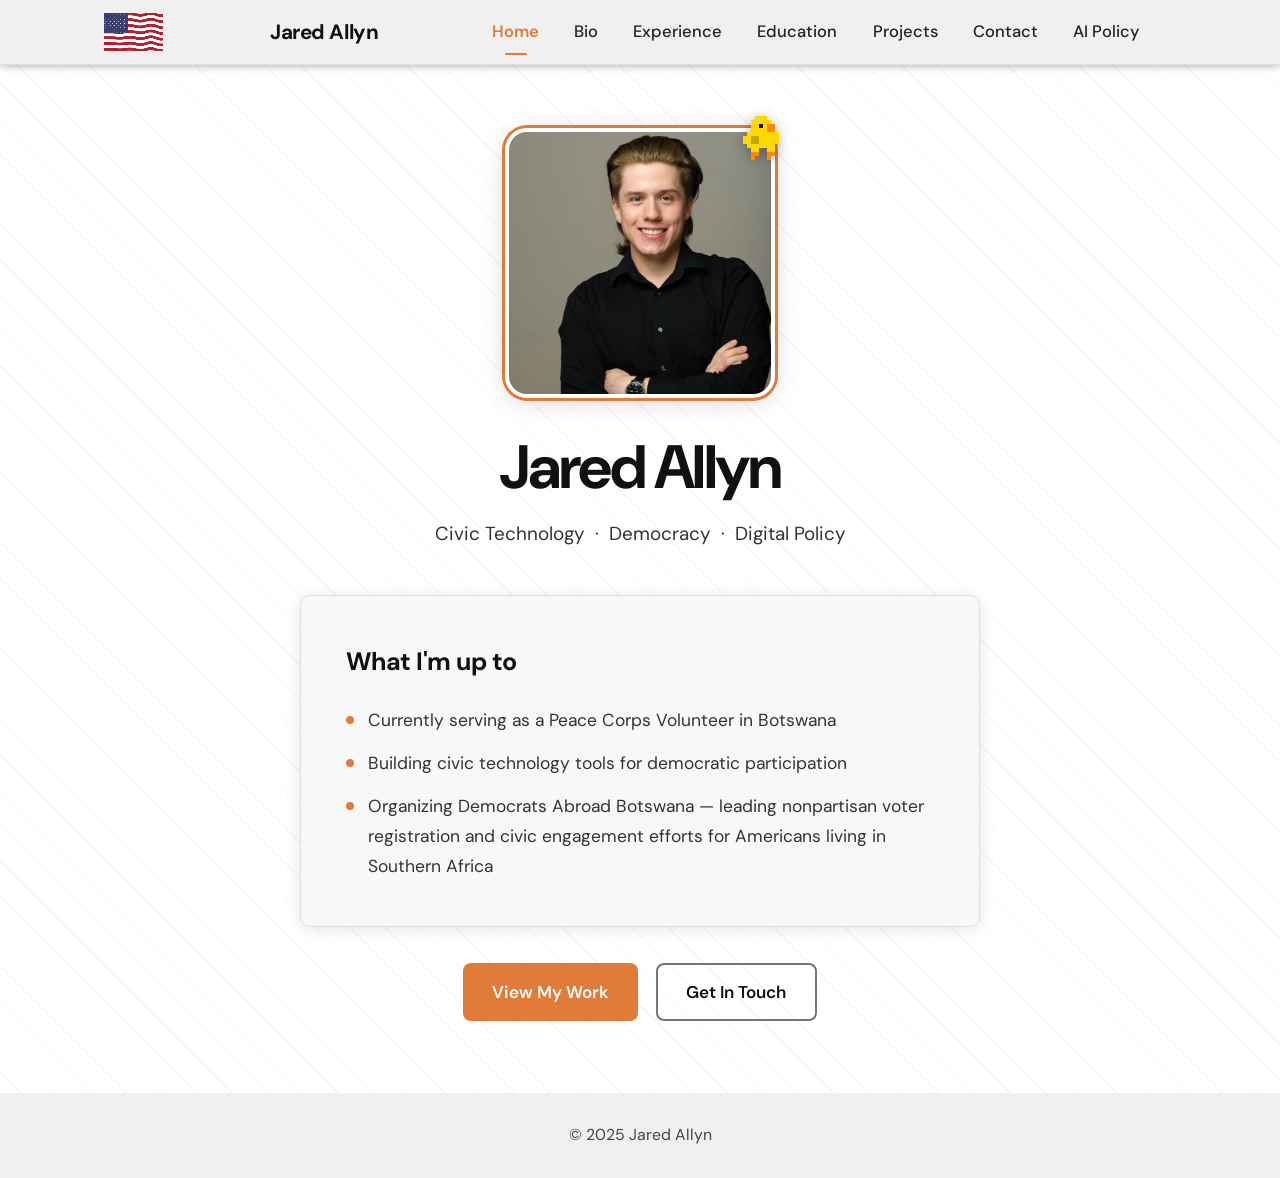
==== index.html @ 899ca899 "Add files via upload" ====
﻿<!DOCTYPE html>
<html lang="en">
<head>
  <meta charset="UTF-8" />
  <meta name="viewport" content="width=device-width, initial-scale=1.0" />
  <title>Jared Allyn — Civic Technologist & Policy Communicator</title>
  <link rel="stylesheet" href="styles/main.css" />
</head>
<body>

  <!-- ===== NAVBAR ===== -->
  <nav class="navbar" role="navigation" aria-label="Main navigation">
    <div class="navbar__inner">
      <canvas id="flagCanvas" width="240" height="156" style="height:38px;width:59px;flex-shrink:0;margin-right:0.5rem;"></canvas><a class="navbar__logo" href="index.html">Jared Allyn</a>
      <div class="navbar__links">
        <a href="index.html">Home</a>
        <a href="bio.html">Bio</a>
        <a href="experience.html">Experience</a>
        <a href="education.html">Education</a>
        <a href="projects.html">Projects</a>
        <a href="contact.html">Contact</a>
        <a href="ai-policy.html">AI Policy</a>
      </div>
      <button class="navbar__hamburger" aria-label="Open menu" aria-expanded="false">
        <span></span><span></span><span></span>
      </button>
    </div>
    <div class="navbar__mobile">
      <a href="index.html">Home</a>
      <a href="bio.html">Bio</a>
      <a href="experience.html">Experience</a>
      <a href="education.html">Education</a>
      <a href="projects.html">Projects</a>
      <a href="contact.html">Contact</a>
      <a href="ai-policy.html">AI Policy</a>
    </div>
  </nav>

  <!-- ===== HERO ===== -->
  <section class="hero">
    <div class="container">
      <div class="hero__photo-outer">
        <div class="hero__photo-wrap">
          <img id="headshot" src="images/headshot.jpg" alt="Jared Allyn"
               onerror="this.style.display='none'; this.nextElementSibling.style.display='flex';" />
          <div class="hero__photo-placeholder" style="display:none;">
            Add headshot.jpg to /images
          </div>
        </div>
        <div class="hero__duck-wrap">
          <canvas id="duckCanvas" class="hero__duckie"></canvas>
          <div class="hero__quack" id="quackBubble">Quack!</div>
        </div>
      </div>
      <h1 class="hero__name">Jared Allyn</h1>
      <p class="hero__subtitle">
        Civic Technology &nbsp;·&nbsp; Democracy &nbsp;·&nbsp; Digital Policy
      </p>

      <!-- ===== NOW CARD (inside hero) ===== -->
      <div class="now-card" style="margin: 2rem auto 2rem; text-align:left;">
        <div class="now-card__title">What I'm up to</div>
        <ul>
          <li>Currently serving as a Peace Corps Volunteer in Botswana</li>
          <li>Building civic technology tools for democratic participation</li>
          <li>Organizing Democrats Abroad Botswana — leading nonpartisan voter registration and civic engagement efforts for Americans living in Southern Africa</li>
        </ul>
      </div>

      <div class="hero__cta">
        <a href="projects.html" class="btn btn-primary">View My Work</a>
        <a href="contact.html" class="btn btn-outline">Get In Touch</a>
      </div>

    </div>
  </section>

  <!-- ===== FOOTER ===== -->
  <footer>
    <p>&copy; 2025 Jared Allyn</p>
  </footer>

  <script src="scripts/main.js"></script>
</body>
</html>
---- styles/main.css ----
/* =============================================
   JARED ALLYN — PERSONAL WEBSITE
   styles/main.css
   ============================================= */

@import url('https://fonts.googleapis.com/css2?family=DM+Sans:ital,opsz,wght@0,9..40,300;0,9..40,400;0,9..40,500;0,9..40,600;0,9..40,700;1,9..40,400&display=swap');

/* ---- Reset & Base ---- */
*, *::before, *::after {
  box-sizing: border-box;
  margin: 0;
  padding: 0;
}

:root {
  --white:       #FFFFFF;
  --gray-100:    #F0F0F0;
  --gray-200:    #E0E0E0;
  --gray-400:    #777777;
  --gray-600:    #444444;
  --gray-800:    #111111;
  --near-black:  #111111;
  --orange:      #E07B39;
  --orange-dark: #C4662A;
  --navy:        #2D5FBF;
  --navy-light:  #243659;
  --bg-base:     #FFFFFF;
  --bg-card:     #F8F8F8;
  --bg-nav:      #F0F0F0;
  --font:        'DM Sans', sans-serif;
  --radius:      10px;
  --shadow:      0 2px 16px rgba(0,0,0,0.10);
  --shadow-md:   0 4px 24px rgba(0,0,0,0.15);
  --transition:  0.2s ease;
  --max-width:   1100px;
}

html {
  scroll-behavior: smooth;
  font-size: 18px;
}

body {
  font-family: var(--font);
  background-color: #FFFFFF;
  background-image: repeating-linear-gradient(
    45deg,
    transparent,
    transparent 24px,
    rgba(0,0,0,0.045) 24px,
    rgba(0,0,0,0.045) 25px
  );
  color: var(--near-black);
  line-height: 1.7;
  font-size: 1.08rem;
  min-height: 100vh;
  display: flex;
  flex-direction: column;
}

img { display: block; max-width: 100%; }
a  { color: inherit; text-decoration: none; }
ul { list-style: none; }

/* ---- Bounce-click Animation ---- */
@keyframes bounceClick {
  0%   { transform: scale(1); }
  30%  { transform: scale(0.88); }
  60%  { transform: scale(1.08); }
  80%  { transform: scale(0.97); }
  100% { transform: scale(1); }
}

.bounce-click {
  animation: bounceClick 0.35s cubic-bezier(0.36, 0.07, 0.19, 0.97) both;
}

/* =============================================
   NAVBAR
   ============================================= */
.navbar {
  position: sticky;
  top: 0;
  z-index: 1000;
  background: var(--bg-nav);
  border-bottom: 1px solid var(--gray-200);
  box-shadow: 0 1px 8px rgba(0,0,0,0.3);
}

.navbar__inner {
  max-width: var(--max-width);
  margin: 0 auto;
  padding: 0 2rem 0 0.75rem;
  height: 64px;
  display: flex;
  align-items: center;
  justify-content: space-between;
}

.navbar__logo {
  font-size: 1.15rem;
  font-weight: 700;
  color: var(--near-black);
  letter-spacing: -0.02em;
  transition: color var(--transition);
}
.navbar__logo:hover { color: var(--orange); }

.navbar__links {
  display: flex;
  gap: 0.25rem;
}

.navbar__links a {
  font-size: 0.92rem;
  font-weight: 500;
  color: #222222;
  padding: 0.45rem 0.85rem;
  border-radius: 6px;
  transition: color var(--transition), background var(--transition), transform 0.2s cubic-bezier(0.34, 1.56, 0.64, 1);
  position: relative;
  display: inline-block;
}

.navbar__links a:hover {
  color: var(--orange);
  background: rgba(224,123,57,0.07);
  transform: scale(1.12);
}

.navbar__links a.active {
  color: var(--orange);
  font-weight: 600;
}

.navbar__links a.active::after {
  content: '';
  position: absolute;
  bottom: -1px;
  left: 50%;
  transform: translateX(-50%);
  width: 22px;
  height: 2.5px;
  background: var(--orange);
  border-radius: 2px;
}

/* Hamburger (mobile) */
.navbar__hamburger {
  display: none;
  flex-direction: column;
  gap: 5px;
  cursor: pointer;
  padding: 4px;
  background: none;
  border: none;
}
.navbar__hamburger span {
  display: block;
  width: 24px;
  height: 2px;
  background: #FFFFFF;
  border-radius: 2px;
  transition: all 0.25s ease;
}

/* Mobile nav drawer */
.navbar__mobile {
  display: none;
  flex-direction: column;
  background: var(--bg-nav);
  border-top: 1px solid var(--gray-200);
  padding: 1rem 2rem 1.25rem;
  gap: 0.25rem;
}
.navbar__mobile.open { display: flex; }
.navbar__mobile a {
  font-size: 0.95rem;
  font-weight: 500;
  color: #222222;
  padding: 0.5rem 0.75rem;
  border-radius: 6px;
  transition: color var(--transition), background var(--transition);
}
.navbar__mobile a:hover,
.navbar__mobile a.active {
  color: var(--orange);
  background: rgba(224,123,57,0.07);
}

/* =============================================
   LAYOUT HELPERS
   ============================================= */
.container {
  max-width: var(--max-width);
  margin: 0 auto;
  padding: 0 2rem;
}

.page-section {
  padding: 0.5rem 0 5rem;
}

.section-title {
  font-size: 2rem;
  font-weight: 700;
  color: var(--near-black);
  margin-bottom: 1.25rem;
  letter-spacing: -0.03em;
  position: relative;
  display: inline-block;
}

.section-title::after {
  content: '';
  display: block;
  width: 40px;
  height: 3.5px;
  background: var(--orange);
  border-radius: 2px;
  margin-top: 0.5rem;
}

/* =============================================
   BUTTONS
   ============================================= */
.btn {
  display: inline-flex;
  align-items: center;
  gap: 0.5rem;
  padding: 0.7rem 1.6rem;
  border-radius: 8px;
  font-family: var(--font);
  font-size: 0.95rem;
  font-weight: 600;
  cursor: pointer;
  border: none;
  transition: background var(--transition), color var(--transition), box-shadow var(--transition), transform var(--transition);
  text-decoration: none;
}

.btn-primary {
  background: var(--orange);
  color: var(--white);
}
.btn-primary:hover {
  background: var(--orange-dark);
  box-shadow: 0 4px 16px rgba(224,123,57,0.35);
}

.btn-outline {
  background: transparent;
  color: var(--gray-800);
  border: 2px solid var(--gray-400);
}
.btn-outline:hover {
  background: var(--gray-200);
  color: #111111;
  border-color: var(--gray-200);
}

.btn-ghost {
  background: var(--bg-card);
  color: var(--gray-800);
}
.btn-ghost:hover {
  background: var(--gray-200);
}

/* =============================================
   FOOTER
   ============================================= */
footer {
  margin-top: auto;
  background: var(--bg-nav);
  color: var(--gray-600);
  text-align: center;
  padding: 1.6rem 2rem;
  font-size: 0.88rem;
}
footer a {
  color: var(--orange);
  transition: opacity var(--transition);
}
footer a:hover { opacity: 0.8; }

/* =============================================
   HOME PAGE — index.html
   ============================================= */


.hero {
  background: transparent;
  padding: 3.5rem 0 4rem;
  text-align: center;
}

.hero__photo-outer {
  position: relative;
  display: inline-block;
  margin: 0 auto 2rem;
}

.hero__photo-wrap {
  position: relative;
  width: 270px;
  height: 270px;
  border-radius: 22px;
  overflow: hidden;
  border: 4px solid var(--white);
  box-shadow: 0 0 0 3px var(--orange), var(--shadow-md);
  background: var(--gray-200);
  cursor: pointer;
  transition: transform 0.3s cubic-bezier(0.34, 1.56, 0.64, 1), box-shadow 0.3s ease;
}

.hero__photo-wrap:hover {
  transform: scale(1.07);
  box-shadow: 0 0 0 3px var(--orange), 0 8px 32px rgba(0,0,0,0.55);
}

@keyframes duckieBob {
  0%, 100% { transform: translateY(0); }
  50%       { transform: translateY(-6px); }
}

@keyframes quackPop {
  0%   { transform: translateY(-50%) scale(0.5); opacity: 0; }
  60%  { transform: translateY(-50%) scale(1.1); opacity: 1; }
  100% { transform: translateY(-50%) scale(1);   opacity: 1; }
}

.hero__duck-wrap {
  position: absolute;
  top: 10px;
  right: -8px;
  transform: translateY(-50%);
  z-index: 10;
}

.hero__duckie {
  display: block;
  image-rendering: pixelated;
  image-rendering: crisp-edges;
  cursor: pointer;
  animation: duckieBob 2s ease-in-out infinite;
  filter: drop-shadow(0 2px 6px rgba(0,0,0,0.28));
}

.hero__quack {
  position: absolute;
  top: 50%;
  left: calc(100% + 8px);
  transform: translateY(-50%) scale(0);
  transform-origin: left center;
  background: #fff;
  border: 2px solid var(--near-black);
  border-radius: 12px;
  padding: 0.3rem 0.75rem;
  font-size: 0.85rem;
  font-weight: 700;
  color: var(--near-black);
  white-space: nowrap;
  pointer-events: none;
  opacity: 0;
  z-index: 20;
  box-shadow: 0 2px 8px rgba(0,0,0,0.15);
}

/* tail pointing left toward the duck */
.hero__quack::after {
  content: '';
  position: absolute;
  top: 50%;
  left: -8px;
  transform: translateY(-50%);
  border-top: 6px solid transparent;
  border-bottom: 6px solid transparent;
  border-right: 8px solid var(--near-black);
}
.hero__quack::before {
  content: '';
  position: absolute;
  top: 50%;
  left: -5px;
  transform: translateY(-50%);
  border-top: 5px solid transparent;
  border-bottom: 5px solid transparent;
  border-right: 7px solid #fff;
  z-index: 1;
}

.hero__quack.show {
  animation: quackPop 0.28s cubic-bezier(0.34,1.56,0.64,1) forwards;
}

.hero__photo-wrap img {
  width: 100%;
  height: 100%;
  object-fit: cover;
}

.hero__photo-placeholder {
  width: 100%;
  height: 100%;
  display: flex;
  align-items: center;
  justify-content: center;
  background: var(--gray-200);
  color: var(--gray-400);
  font-size: 0.75rem;
  text-align: center;
  padding: 0.5rem;
}

.hero__name {
  font-size: clamp(2.2rem, 5vw, 3.4rem);
  font-weight: 700;
  color: var(--near-black);
  letter-spacing: -0.04em;
  line-height: 1.1;
  margin-bottom: 1rem;
}

.hero__subtitle {
  font-size: 1.05rem;
  color: #333333;
  max-width: 560px;
  margin: 0 auto 2.5rem;
  font-weight: 400;
  line-height: 1.6;
}

.hero__cta {
  display: flex;
  gap: 1rem;
  justify-content: center;
  flex-wrap: wrap;
}

/* Now Card */
.now-section {
  padding: 4rem 0 5rem;
}

.now-card {
  background: var(--bg-card);
  border: 1px solid var(--gray-200);
  border-radius: var(--radius);
  box-shadow: var(--shadow);
  padding: 2.5rem 2.5rem;
  max-width: 680px;
  margin: 0 auto;
}

.now-card__label {
  font-size: 0.78rem;
  font-weight: 700;
  letter-spacing: 0.1em;
  text-transform: uppercase;
  color: var(--orange);
  margin-bottom: 1.25rem;
}

.now-card__title {
  font-size: 1.4rem;
  font-weight: 700;
  color: var(--near-black);
  margin-bottom: 1.25rem;
  letter-spacing: -0.02em;
}

.now-card ul {
  display: flex;
  flex-direction: column;
  gap: 0.75rem;
}

.now-card li {
  display: flex;
  align-items: flex-start;
  gap: 0.75rem;
  color: #333333;
  font-size: 0.97rem;
}

.now-card li::before {
  content: '';
  flex-shrink: 0;
  width: 8px;
  height: 8px;
  border-radius: 50%;
  background: var(--orange);
  margin-top: 0.55rem;
}

/* =============================================
   BIO PAGE — bio.html
   ============================================= */
.bio-grid {
  display: grid;
  grid-template-columns: 240px 1fr;
  gap: 4rem;
  align-items: start;
}

.bio-photo-wrap {
  width: 100%;
  aspect-ratio: 1;
  border-radius: var(--radius);
  overflow: hidden;
  border: 3px solid var(--gray-200);
  box-shadow: var(--shadow);
  background: var(--gray-200);
  position: sticky;
  top: 88px;
}

.bio-photo-wrap img {
  width: 100%;
  height: 100%;
  object-fit: cover;
}

.bio-photo-placeholder {
  width: 100%;
  height: 100%;
  display: flex;
  align-items: center;
  justify-content: center;
  color: var(--gray-400);
  font-size: 0.8rem;
  text-align: center;
  padding: 1rem;
}

.bio-content h2 {
  font-size: 1.15rem;
  font-weight: 700;
  color: var(--orange);
  margin: 2rem 0 0.5rem;
  letter-spacing: 0.04em;
  text-transform: uppercase;
  font-size: 0.82rem;
}

.bio-content h2:first-child { margin-top: 0; }

.bio-content p {
  color: #333333;
  font-size: 0.97rem;
  margin-bottom: 0.5rem;
  line-height: 1.75;
}

/* =============================================
   VERTICAL TIMELINE — zigzag bubbles
   ============================================= */
.vtimeline {
  position: relative;
  padding: 0.75rem 0 3rem;
}

/* Center vertical line */
.vtimeline::before {
  content: '';
  position: absolute;
  left: 50%;
  transform: translateX(-50%);
  top: 0;
  bottom: 0;
  width: 2px;
  background: linear-gradient(to bottom, var(--orange) 0%, rgba(224,123,57,0.12) 100%);
  border-radius: 2px;
}

/* NOW pill centered on line */
.vtimeline__now {
  position: absolute;
  left: 50%;
  transform: translateX(-50%);
  top: -0.8rem;
  background: var(--orange);
  color: #fff;
  font-size: 0.65rem;
  font-weight: 700;
  letter-spacing: 0.1em;
  text-transform: uppercase;
  padding: 0.22rem 0.65rem;
  border-radius: 100px;
  white-space: nowrap;
  z-index: 3;
}

/* Hover hint */
.vtimeline-hint {
  text-align: center;
  font-size: 0.8rem;
  color: var(--gray-400);
  font-style: italic;
  margin-bottom: 1rem;
  letter-spacing: 0.01em;
}

/* Each entry — min-height matches bubble diameter */
.vtimeline-entry {
  position: relative;
  min-height: 250px;
  display: flex;
  align-items: center;
  margin-bottom: 0.5rem;
}

/* Dot on center line */
.vtimeline-entry::before {
  content: '';
  position: absolute;
  left: 50%;
  top: 50%;
  transform: translate(-50%, -50%);
  width: 14px;
  height: 14px;
  border-radius: 50%;
  background: var(--orange);
  border: 3px solid #fff;
  box-shadow: 0 0 0 2px var(--orange);
  z-index: 2;
}

/* LEFT: bubble on left, tooltip appears on right */
.vtimeline-entry--left .vtimeline-card {
  position: absolute;
  right: calc(50% + 26px);
}
.vtimeline-entry--left .vtimeline-tooltip {
  position: absolute;
  left: calc(50% + 26px);
  max-width: 280px;
  transform: translateX(-10px);
}

/* RIGHT: bubble on right, tooltip appears on left */
.vtimeline-entry--right .vtimeline-card {
  position: absolute;
  left: calc(50% + 26px);
}
.vtimeline-entry--right .vtimeline-tooltip {
  position: absolute;
  right: calc(50% + 26px);
  max-width: 280px;
  text-align: right;
  transform: translateX(10px);
}

/* ---- Bubble circle ---- */
.vtimeline-card {
  width: 230px;
  height: 230px;
  border-radius: 50%;
  display: flex;
  flex-direction: column;
  align-items: center;
  justify-content: center;
  text-align: center;
  padding: 1.4rem;
  overflow: hidden;
  background: radial-gradient(circle at 38% 30%, rgba(255,255,255,0.98) 0%, rgba(230,241,255,0.88) 100%);
  border: 2px solid rgba(224,123,57,0.25);
  box-shadow:
    0 6px 28px rgba(0,0,0,0.09),
    inset 0 3px 8px rgba(255,255,255,0.9),
    inset 0 -2px 5px rgba(0,0,0,0.04);
  transition: box-shadow 0.25s ease, transform 0.25s ease, border-color 0.25s ease;
  flex-shrink: 0;
  cursor: default;
  z-index: 1;
}

.vtimeline-entry:hover .vtimeline-card {
  box-shadow:
    0 12px 40px rgba(224,123,57,0.28),
    inset 0 3px 8px rgba(255,255,255,0.9);
  border-color: rgba(224,123,57,0.6);
  transform: scale(1.07);
}

.vtimeline-card__header {
  display: flex;
  flex-direction: column;
  align-items: center;
}

.vtimeline-card__logo {
  width: 42px;
  height: 42px;
  border-radius: 50%;
  background: #fff;
  border: 1.5px solid rgba(0,0,0,0.08);
  overflow: hidden;
  display: flex;
  align-items: center;
  justify-content: center;
  box-shadow: 0 2px 6px rgba(0,0,0,0.1);
  margin-bottom: 0.5rem;
  flex-shrink: 0;
}

.vtimeline-card__logo img {
  width: 100%;
  height: 100%;
  object-fit: contain;
  padding: 6px;
}

.vtimeline-card__title {
  font-size: 0.85rem;
  font-weight: 700;
  color: var(--near-black);
  line-height: 1.3;
  margin-bottom: 0.2rem;
}

.vtimeline-card__org {
  font-size: 0.78rem;
  color: var(--orange);
  font-weight: 600;
  line-height: 1.3;
}

.vtimeline-card__date {
  font-size: 0.72rem;
  color: var(--gray-400);
  margin-top: 0.25rem;
  line-height: 1.3;
}

/* hide old elements not used in circles */
.vtimeline-card__bullets,
.vtimeline-card__location,
.vtimeline-date { display: none; }

/* ---- Hover tooltip ---- */
.vtimeline-tooltip {
  opacity: 0;
  pointer-events: none;
  transition: opacity 0.22s ease, transform 0.22s ease;
}

.vtimeline-entry:hover .vtimeline-tooltip {
  opacity: 1;
  pointer-events: auto;
  transform: translateX(0) !important;
}

.vtimeline-tooltip__list {
  list-style: none;
  padding: 0;
  margin: 0;
  display: flex;
  flex-direction: column;
  gap: 0.55rem;
}

.vtimeline-tooltip__list li {
  font-size: 0.8rem;
  color: var(--gray-800);
  line-height: 1.55;
  padding-left: 1rem;
  position: relative;
}

.vtimeline-tooltip__list li::before {
  content: '●';
  color: var(--orange);
  font-size: 0.5rem;
  position: absolute;
  left: 0;
  top: 0.3rem;
}

/* Right-side tooltip: flip bullet to right */
.vtimeline-entry--right .vtimeline-tooltip__list li {
  padding-left: 0;
  padding-right: 1rem;
}
.vtimeline-entry--right .vtimeline-tooltip__list li::before {
  left: auto;
  right: 0;
}

/* Mobile — stack everything */
@media (max-width: 700px) {
  .vtimeline::before { left: 10px; transform: none; }
  .vtimeline__now { left: 0; transform: none; }

  .vtimeline-entry {
    flex-direction: column;
    align-items: flex-start;
    padding-left: 36px;
    min-height: auto;
    margin-bottom: 1.5rem;
  }
  .vtimeline-entry::before {
    left: 3px;
    top: 115px;
    transform: translateY(-50%);
  }
  .vtimeline-entry--left .vtimeline-card,
  .vtimeline-entry--right .vtimeline-card {
    position: static;
    margin-bottom: 0.75rem;
  }
  .vtimeline-entry--left .vtimeline-tooltip,
  .vtimeline-entry--right .vtimeline-tooltip {
    position: static;
    opacity: 1;
    transform: none !important;
    pointer-events: auto;
    text-align: left;
    max-width: 100%;
  }
  .vtimeline-entry--right .vtimeline-tooltip__list li {
    padding-left: 1rem;
    padding-right: 0;
  }
  .vtimeline-entry--right .vtimeline-tooltip__list li::before {
    left: 0; right: auto;
  }
}

/* =============================================
   CERTIFICATIONS LIST
   ============================================= */
.cert-list {
  display: flex;
  flex-direction: column;
  gap: 0.75rem;
}

.cert-item {
  display: flex;
  align-items: center;
  gap: 1rem;
  padding: 0.85rem 1.25rem;
  background: linear-gradient(145deg, #ffffff, #f7f9ff);
  border: 1.5px solid rgba(0,0,0,0.07);
  border-radius: 14px;
  box-shadow: 0 2px 8px rgba(0,0,0,0.05);
}

.cert-logo {
  width: 32px;
  height: 32px;
  border-radius: 8px;
  overflow: hidden;
  flex-shrink: 0;
  background: #fff;
  border: 1px solid var(--gray-200);
  display: flex;
  align-items: center;
  justify-content: center;
}

.cert-logo img {
  width: 100%;
  height: 100%;
  object-fit: contain;
  padding: 3px;
}

.cert-title {
  font-size: 0.92rem;
  font-weight: 600;
  color: var(--near-black);
}

.cert-org {
  font-size: 0.78rem;
  color: var(--gray-400);
  margin-top: 0.1rem;
}

/* =============================================
   PROJECTS PAGE — projects.html
   ============================================= */
.projects-grid {
  display: grid;
  grid-template-columns: repeat(2, 1fr);
  gap: 1.75rem;
}

.project-card {
  background: var(--bg-card);
  border: 1px solid var(--gray-200);
  border-radius: var(--radius);
  box-shadow: var(--shadow);
  padding: 2rem;
  display: flex;
  flex-direction: column;
  gap: 1rem;
  transition: box-shadow var(--transition), transform var(--transition);
}

.project-card:hover {
  box-shadow: var(--shadow-md);
  transform: translateY(-2px);
}

.project-card__title {
  font-size: 1.1rem;
  font-weight: 700;
  color: var(--near-black);
  letter-spacing: -0.01em;
}

.project-card__desc {
  font-size: 0.93rem;
  color: #333333;
  line-height: 1.65;
  flex: 1;
}

.project-card__tags {
  display: flex;
  flex-wrap: wrap;
  gap: 0.4rem;
}

.tag {
  font-size: 0.75rem;
  font-weight: 600;
  padding: 0.25rem 0.65rem;
  border-radius: 100px;
  background: rgba(224,123,57,0.1);
  color: var(--orange-dark);
  letter-spacing: 0.02em;
}

.tag.navy {
  background: rgba(27,42,74,0.1);
  color: var(--navy);
}

.project-card__footer {
  margin-top: 0.25rem;
}

/* =============================================
   CONTACT PAGE — contact.html
   ============================================= */
.contact-section {
  max-width: 560px;
  margin: 0 auto;
  text-align: center;
}

.contact-intro {
  font-size: 1.05rem;
  color: #333333;
  margin-bottom: 3rem;
  line-height: 1.7;
}

.contact-links {
  display: flex;
  flex-direction: column;
  gap: 1rem;
}

.contact-link-item {
  display: flex;
  align-items: center;
  gap: 1rem;
  background: var(--bg-card);
  border: 1px solid var(--gray-200);
  border-radius: var(--radius);
  padding: 1.1rem 1.5rem;
  font-weight: 600;
  color: var(--near-black);
  transition: background var(--transition), border-color var(--transition), box-shadow var(--transition);
  text-align: left;
}

.contact-link-item:hover {
  background: var(--gray-100);
  border-color: var(--orange);
  box-shadow: 0 2px 12px rgba(224,123,57,0.15);
  color: var(--orange);
}

.contact-link-icon {
  width: 40px;
  height: 40px;
  border-radius: 8px;
  display: flex;
  align-items: center;
  justify-content: center;
  flex-shrink: 0;
  font-size: 1.15rem;
}

.contact-link-icon.email   { background: rgba(224,123,57,0.12); }
.contact-link-icon.linkedin { background: rgba(0,119,181,0.12); }
.contact-link-icon.github  { background: rgba(36,41,47,0.08); }
.contact-link-icon.youtube { background: rgba(255,0,0,0.08); }

.contact-link-label {
  flex: 1;
}

.contact-link-label span {
  display: block;
  font-size: 0.78rem;
  font-weight: 400;
  color: var(--gray-400);
  margin-top: 0.1rem;
}

/* =============================================
   RESPONSIVE
   ============================================= */
@media (max-width: 768px) {
  .navbar__links { display: none; }
  .navbar__hamburger { display: flex; }

  .hero { padding: 4rem 0 3.5rem; }
  .hero__photo-wrap { width: 220px; height: 220px; border-radius: 18px; }

  .bio-grid {
    grid-template-columns: 1fr;
  }
  .bio-photo-wrap {
    width: 180px;
    position: static;
    border-radius: 50%;
    margin: 0 auto;
  }

  .projects-grid { grid-template-columns: 1fr; }

  .page-section { padding: 3.5rem 0; }

  .container { padding: 0 1.25rem; }

  .now-card { padding: 1.75rem; }

  .timeline-entry { gap: 1rem; }
  .timeline-logo { width: 40px; height: 40px; }
}

@media (max-width: 480px) {
  .hero__cta { flex-direction: column; align-items: center; }
  .hero__cta .btn { width: 100%; justify-content: center; max-width: 280px; }
  .contact-link-item { padding: 0.9rem 1.1rem; }
}
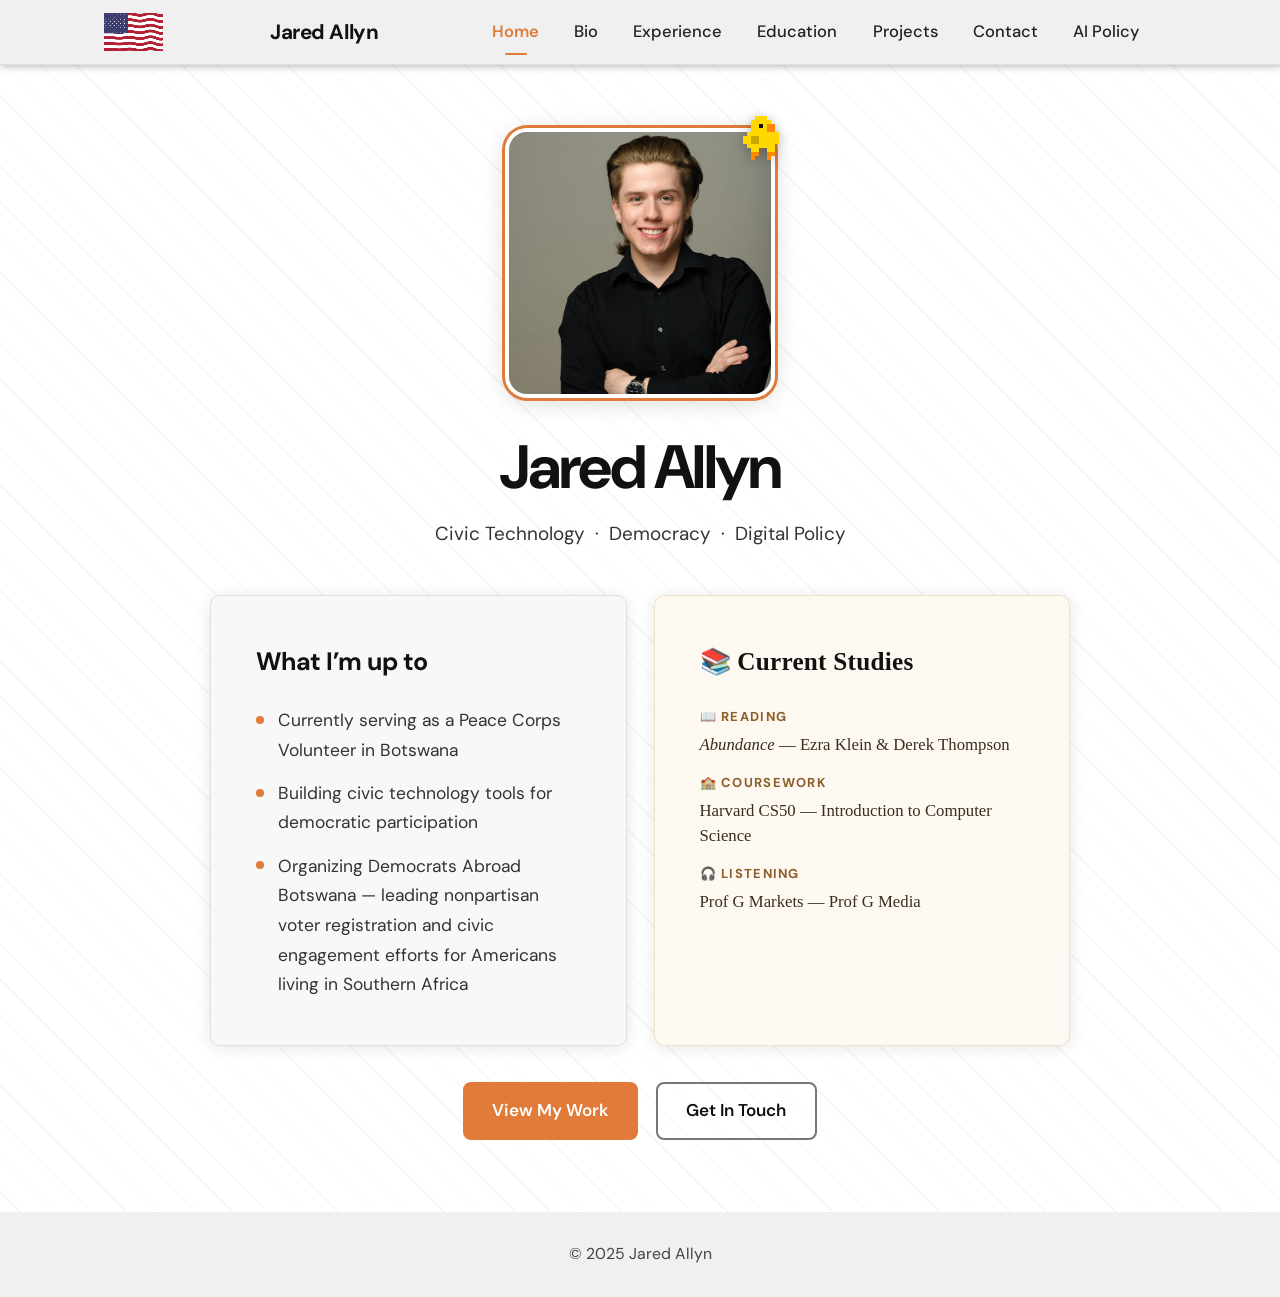
==== commit 9e300f12: "Add files via upload" ====
--- a/index.html
+++ b/index.html
@@ -57,14 +57,36 @@
         Civic Technology &nbsp;·&nbsp; Democracy &nbsp;·&nbsp; Digital Policy
       </p>
 
-      <!-- ===== NOW CARD (inside hero) ===== -->
-      <div class="now-card" style="margin: 2rem auto 2rem; text-align:left;">
-        <div class="now-card__title">What I'm up to</div>
-        <ul>
-          <li>Currently serving as a Peace Corps Volunteer in Botswana</li>
-          <li>Building civic technology tools for democratic participation</li>
-          <li>Organizing Democrats Abroad Botswana — leading nonpartisan voter registration and civic engagement efforts for Americans living in Southern Africa</li>
-        </ul>
+      <!-- ===== CARDS ROW ===== -->
+      <div style="display:flex; gap:1.5rem; margin:2rem auto 2rem; max-width:860px; text-align:left; flex-wrap:wrap; justify-content:center;">
+
+        <!-- What I'm up to -->
+        <div class="now-card" style="flex:1; min-width:280px; margin:0;">
+          <div class="now-card__title">What I&rsquo;m up to</div>
+          <ul>
+            <li>Currently serving as a Peace Corps Volunteer in Botswana</li>
+            <li>Building civic technology tools for democratic participation</li>
+            <li>Organizing Democrats Abroad Botswana &mdash; leading nonpartisan voter registration and civic engagement efforts for Americans living in Southern Africa</li>
+          </ul>
+        </div>
+
+        <!-- Current Studies -->
+        <div class="now-card studies-card" style="flex:1; min-width:280px; margin:0;">
+          <div class="now-card__title studies-card__title">&#128218; Current Studies</div>
+          <div class="studies-section">
+            <div class="studies-label">&#128214; Reading</div>
+            <div class="studies-item"><em>Abundance</em> &mdash; Ezra Klein &amp; Derek Thompson</div>
+          </div>
+          <div class="studies-section">
+            <div class="studies-label">&#127979; Coursework</div>
+            <div class="studies-item">Harvard CS50 &mdash; Introduction to Computer Science</div>
+          </div>
+          <div class="studies-section">
+            <div class="studies-label">&#127911; Listening</div>
+            <div class="studies-item">Prof G Markets &mdash; Prof G Media</div>
+          </div>
+        </div>
+
       </div>
 
       <div class="hero__cta">
--- a/styles/main.css
+++ b/styles/main.css
@@ -159,9 +159,10 @@
   display: block;
   width: 24px;
   height: 2px;
-  background: #FFFFFF;
+  background: #222222;
   border-radius: 2px;
   transition: all 0.25s ease;
+  box-shadow: 0 0 0 0.5px rgba(0,0,0,0.4), 0 1px 3px rgba(0,0,0,0.3);
 }
 
 /* Mobile nav drawer */
@@ -492,6 +493,44 @@
   border-radius: 50%;
   background: var(--orange);
   margin-top: 0.55rem;
+}
+
+/* =============================================
+   STUDIES CARD — index.html
+   ============================================= */
+.studies-card {
+  background: linear-gradient(145deg, #fdf8f0, #fef9f2);
+  border: 1.5px solid rgba(180,130,60,0.2);
+  font-family: Georgia, 'Times New Roman', serif;
+}
+
+.studies-card__title {
+  font-family: Georgia, 'Times New Roman', serif;
+  letter-spacing: 0.01em;
+}
+
+.studies-section {
+  margin-bottom: 0.85rem;
+}
+
+.studies-section:last-child {
+  margin-bottom: 0;
+}
+
+.studies-label {
+  font-size: 0.72rem;
+  font-weight: 700;
+  text-transform: uppercase;
+  letter-spacing: 0.1em;
+  color: #8B5E2A;
+  margin-bottom: 0.2rem;
+  font-family: var(--font);
+}
+
+.studies-item {
+  font-size: 0.93rem;
+  color: #3a2e1e;
+  line-height: 1.5;
 }
 
 /* =============================================
@@ -881,6 +920,108 @@
 }
 
 /* =============================================
+   YOUTUBE FEATURED CARD
+   ============================================= */
+.yt-card {
+  display: flex;
+  flex-direction: column;
+  text-decoration: none;
+  color: inherit;
+  border-radius: var(--radius);
+  overflow: hidden;
+  border: 2px solid rgba(255,0,0,0.18);
+  box-shadow: 0 4px 16px rgba(0,0,0,0.07);
+  background: var(--bg-card);
+  transition: transform 0.22s ease, box-shadow 0.22s ease, border-color 0.22s ease;
+}
+.yt-card:hover {
+  transform: translateY(-2px);
+  box-shadow: 0 10px 32px rgba(255,0,0,0.13);
+  border-color: rgba(255,0,0,0.45);
+}
+@keyframes ytGradient {
+  0%   { background-position: 0% 50%; }
+  50%  { background-position: 100% 50%; }
+  100% { background-position: 0% 50%; }
+}
+
+.yt-card__banner {
+  background: linear-gradient(270deg, #111111, #ff0000, #1a1a1a, #ff2200, #0d0d0d, #cc0000);
+  background-size: 400% 400%;
+  animation: ytGradient 4s ease infinite;
+  height: 100px;
+  display: flex;
+  align-items: center;
+  justify-content: center;
+  position: relative;
+}
+.yt-card__play {
+  opacity: 0.92;
+  transition: transform 0.2s ease, opacity 0.2s ease;
+}
+.yt-card:hover .yt-card__play {
+  transform: scale(1.12);
+  opacity: 1;
+}
+.yt-card__banner-text {
+  position: absolute;
+  bottom: 10px;
+  right: 16px;
+  font-size: 0.75rem;
+  font-weight: 700;
+  color: rgba(255,255,255,0.5);
+  letter-spacing: 0.05em;
+}
+.yt-card__body {
+  padding: 1.25rem 1.5rem 1.5rem;
+  display: flex;
+  flex-direction: column;
+  flex: 1;
+}
+.yt-card__title {
+  font-size: 1.15rem;
+  font-weight: 700;
+  color: var(--near-black);
+  margin-bottom: 0.5rem;
+}
+.yt-card__desc {
+  font-size: 0.9rem;
+  color: var(--gray-600);
+  line-height: 1.6;
+  margin-bottom: 1.25rem;
+}
+.yt-card__stats {
+  display: flex;
+  gap: 2rem;
+  margin-bottom: 1.25rem;
+}
+.yt-card__stat {
+  display: flex;
+  flex-direction: column;
+  align-items: flex-start;
+}
+.yt-card__stat-num {
+  font-size: 1.2rem;
+  font-weight: 800;
+  color: #FF0000;
+  line-height: 1;
+}
+.yt-card__stat-label {
+  font-size: 0.7rem;
+  color: var(--gray-400);
+  font-weight: 600;
+  text-transform: uppercase;
+  letter-spacing: 0.06em;
+  margin-top: 0.2rem;
+}
+.yt-card__cta {
+  font-size: 0.88rem;
+  font-weight: 700;
+  color: #FF0000;
+  letter-spacing: 0.02em;
+}
+
+/* =============================================
    PROJECTS PAGE — projects.html
    ============================================= */
 .projects-grid {
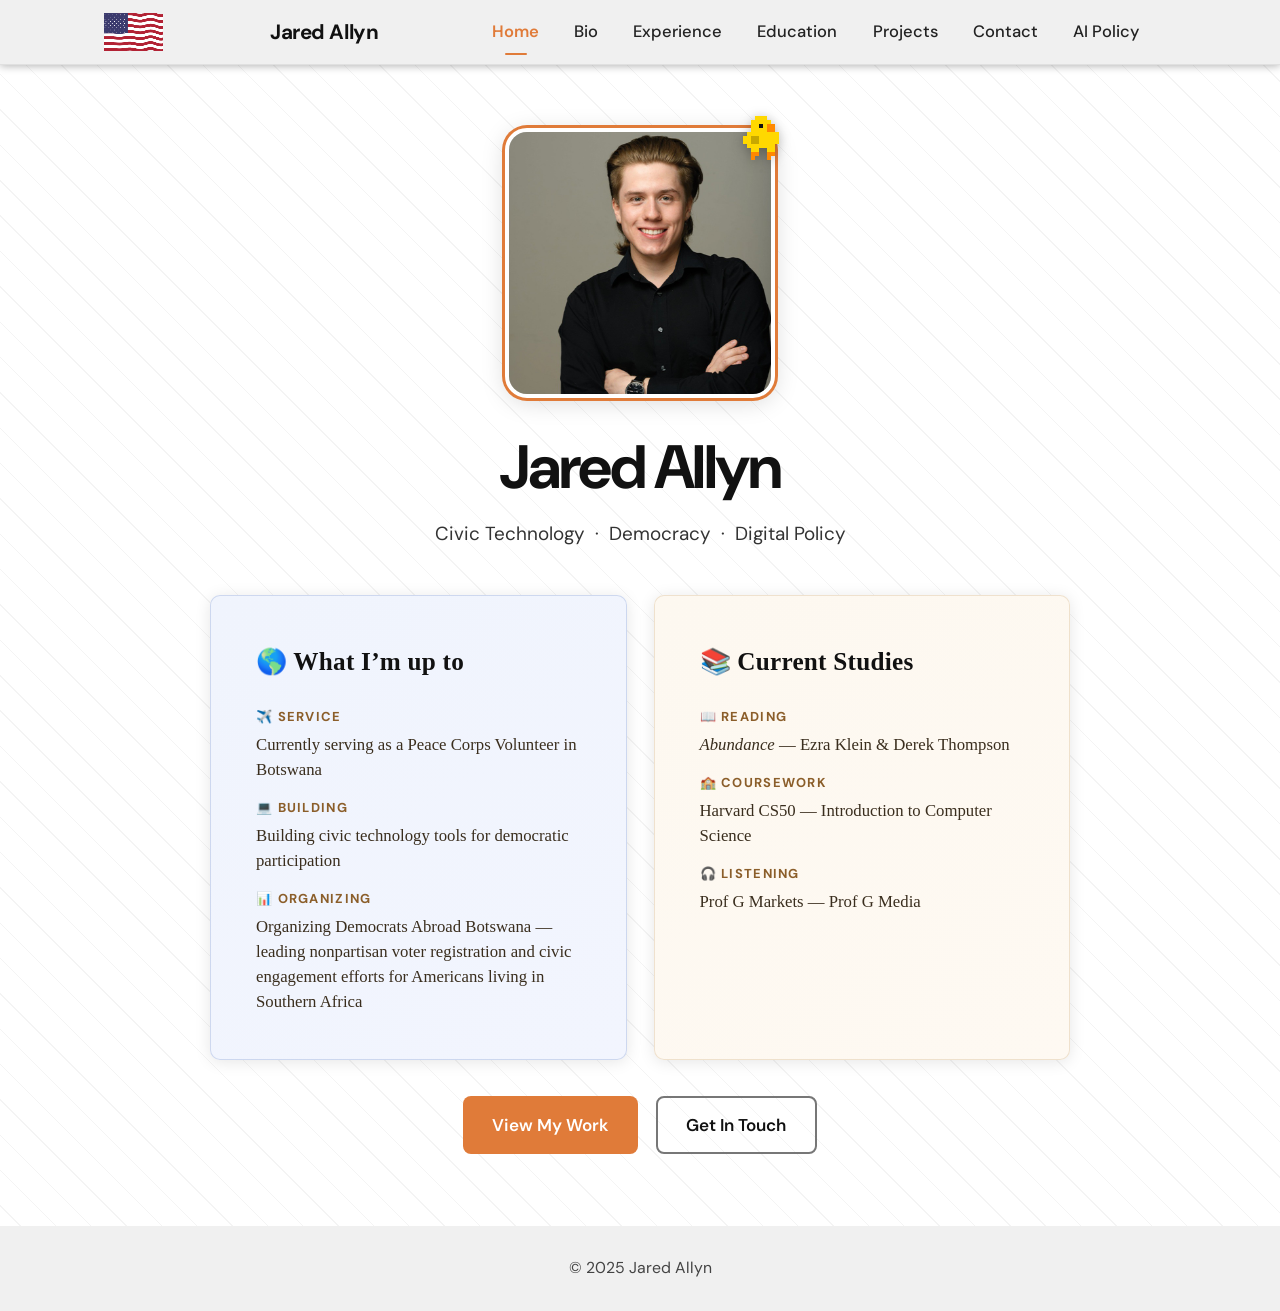
==== commit d364a26b: "Add files via upload" ====
--- a/index.html
+++ b/index.html
@@ -61,13 +61,20 @@
       <div style="display:flex; gap:1.5rem; margin:2rem auto 2rem; max-width:860px; text-align:left; flex-wrap:wrap; justify-content:center;">
 
         <!-- What I'm up to -->
-        <div class="now-card" style="flex:1; min-width:280px; margin:0;">
-          <div class="now-card__title">What I&rsquo;m up to</div>
-          <ul>
-            <li>Currently serving as a Peace Corps Volunteer in Botswana</li>
-            <li>Building civic technology tools for democratic participation</li>
-            <li>Organizing Democrats Abroad Botswana &mdash; leading nonpartisan voter registration and civic engagement efforts for Americans living in Southern Africa</li>
-          </ul>
+        <div class="now-card now-card--active" style="flex:1; min-width:280px; margin:0;">
+          <div class="now-card__title">&#127758; What I&rsquo;m up to</div>
+          <div class="studies-section">
+            <div class="studies-label">&#9992;&#65039; Service</div>
+            <div class="studies-item">Currently serving as a Peace Corps Volunteer in Botswana</div>
+          </div>
+          <div class="studies-section">
+            <div class="studies-label">&#128187; Building</div>
+            <div class="studies-item">Building civic technology tools for democratic participation</div>
+          </div>
+          <div class="studies-section">
+            <div class="studies-label">&#128202; Organizing</div>
+            <div class="studies-item">Organizing Democrats Abroad Botswana &mdash; leading nonpartisan voter registration and civic engagement efforts for Americans living in Southern Africa</div>
+          </div>
         </div>
 
         <!-- Current Studies -->
--- a/styles/main.css
+++ b/styles/main.css
@@ -493,6 +493,20 @@
   border-radius: 50%;
   background: var(--orange);
   margin-top: 0.55rem;
+}
+
+/* =============================================
+   NOW CARD ACTIVE VARIANT — index.html
+   ============================================= */
+.now-card--active {
+  background: linear-gradient(145deg, #f0f4fd, #f2f5fe);
+  border: 1.5px solid rgba(60,100,180,0.2);
+  font-family: Georgia, 'Times New Roman', serif;
+}
+
+.now-card--active .now-card__title {
+  font-family: Georgia, 'Times New Roman', serif;
+  letter-spacing: 0.01em;
 }
 
 /* =============================================
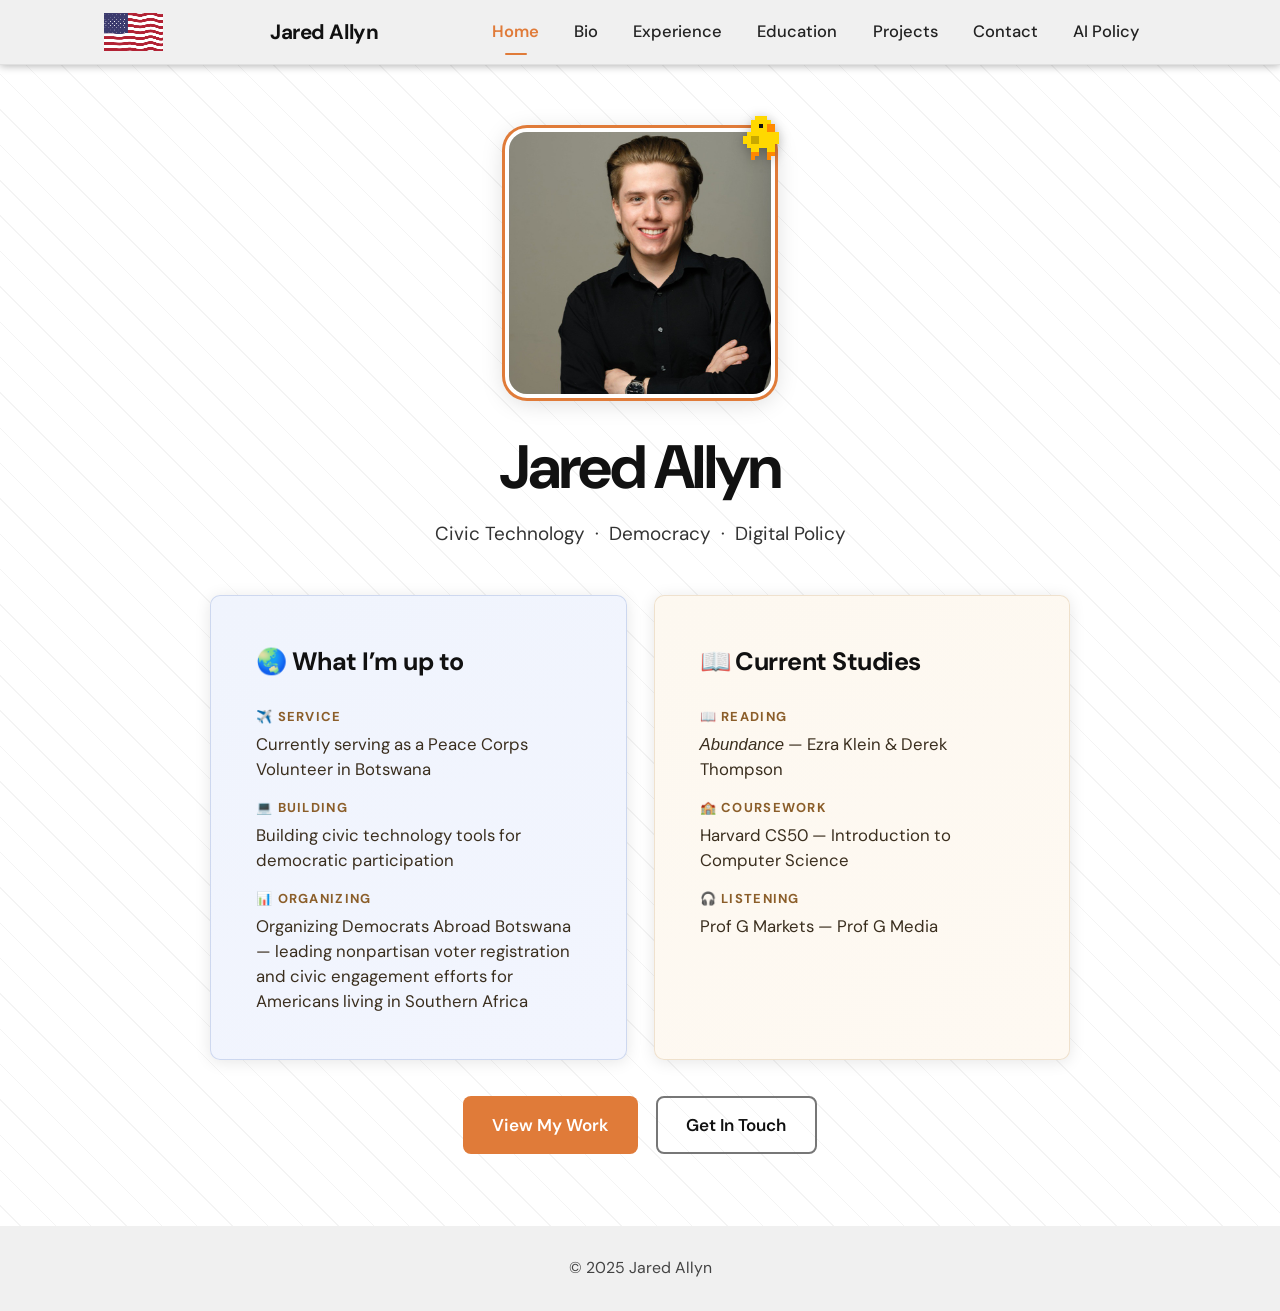
==== commit ef0720df: "Add files via upload" ====
--- a/index.html
+++ b/index.html
@@ -62,7 +62,7 @@
 
         <!-- What I'm up to -->
         <div class="now-card now-card--active" style="flex:1; min-width:280px; margin:0;">
-          <div class="now-card__title">&#127758; What I&rsquo;m up to</div>
+          <div class="now-card__title"><span id="globeEmoji">🌍</span> What I&rsquo;m up to</div>
           <div class="studies-section">
             <div class="studies-label">&#9992;&#65039; Service</div>
             <div class="studies-item">Currently serving as a Peace Corps Volunteer in Botswana</div>
@@ -79,7 +79,7 @@
 
         <!-- Current Studies -->
         <div class="now-card studies-card" style="flex:1; min-width:280px; margin:0;">
-          <div class="now-card__title studies-card__title">&#128218; Current Studies</div>
+          <div class="now-card__title studies-card__title"><span id="bookEmoji">📚</span> Current Studies</div>
           <div class="studies-section">
             <div class="studies-label">&#128214; Reading</div>
             <div class="studies-item"><em>Abundance</em> &mdash; Ezra Klein &amp; Derek Thompson</div>
--- a/styles/main.css
+++ b/styles/main.css
@@ -501,12 +501,6 @@
 .now-card--active {
   background: linear-gradient(145deg, #f0f4fd, #f2f5fe);
   border: 1.5px solid rgba(60,100,180,0.2);
-  font-family: Georgia, 'Times New Roman', serif;
-}
-
-.now-card--active .now-card__title {
-  font-family: Georgia, 'Times New Roman', serif;
-  letter-spacing: 0.01em;
 }
 
 /* =============================================
@@ -515,12 +509,6 @@
 .studies-card {
   background: linear-gradient(145deg, #fdf8f0, #fef9f2);
   border: 1.5px solid rgba(180,130,60,0.2);
-  font-family: Georgia, 'Times New Roman', serif;
-}
-
-.studies-card__title {
-  font-family: Georgia, 'Times New Roman', serif;
-  letter-spacing: 0.01em;
 }
 
 .studies-section {
@@ -707,15 +695,15 @@
 
 /* ---- Bubble circle ---- */
 .vtimeline-card {
-  width: 230px;
-  height: 230px;
+  width: 260px;
+  height: 260px;
   border-radius: 50%;
   display: flex;
   flex-direction: column;
   align-items: center;
   justify-content: center;
   text-align: center;
-  padding: 1.4rem;
+  padding: 1.6rem;
   overflow: hidden;
   background: radial-gradient(circle at 38% 30%, rgba(255,255,255,0.98) 0%, rgba(230,241,255,0.88) 100%);
   border: 2px solid rgba(224,123,57,0.25);
@@ -766,7 +754,7 @@
 }
 
 .vtimeline-card__title {
-  font-size: 0.85rem;
+  font-size: 0.95rem;
   font-weight: 700;
   color: var(--near-black);
   line-height: 1.3;
@@ -774,14 +762,14 @@
 }
 
 .vtimeline-card__org {
-  font-size: 0.78rem;
+  font-size: 0.86rem;
   color: var(--orange);
   font-weight: 600;
   line-height: 1.3;
 }
 
 .vtimeline-card__date {
-  font-size: 0.72rem;
+  font-size: 0.78rem;
   color: var(--gray-400);
   margin-top: 0.25rem;
   line-height: 1.3;
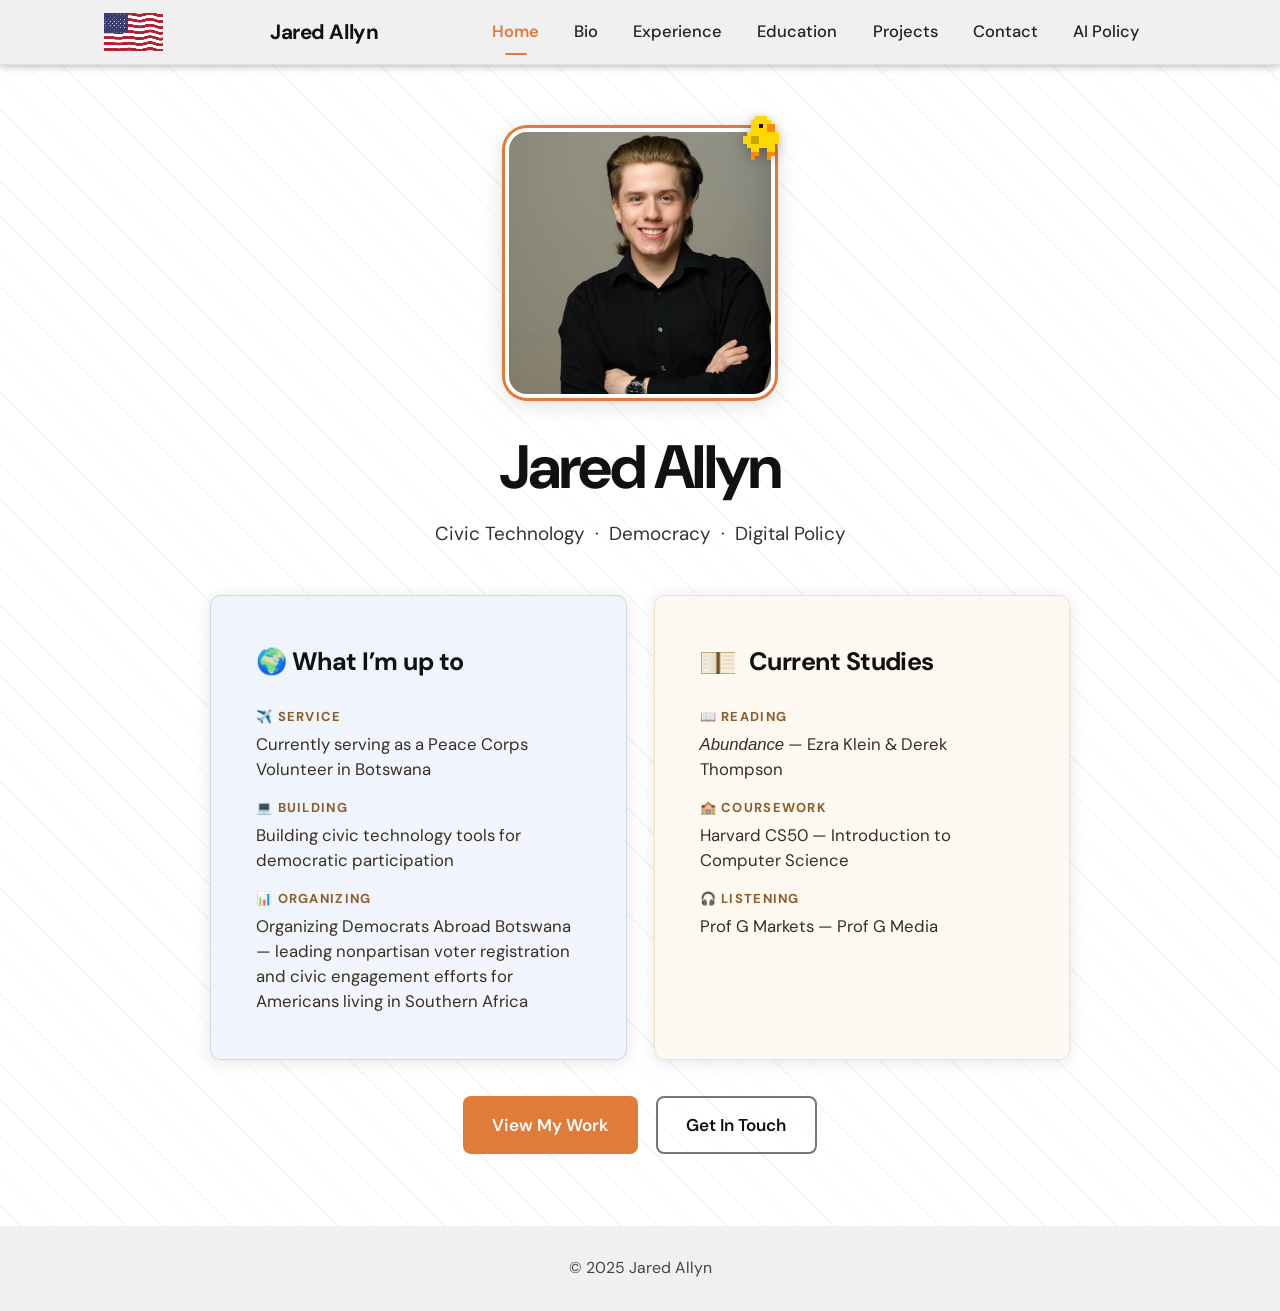
==== commit d30e67d1: "Add files via upload" ====
--- a/index.html
+++ b/index.html
@@ -79,7 +79,7 @@
 
         <!-- Current Studies -->
         <div class="now-card studies-card" style="flex:1; min-width:280px; margin:0;">
-          <div class="now-card__title studies-card__title"><span id="bookEmoji">📚</span> Current Studies</div>
+          <div class="now-card__title studies-card__title"><canvas id="bookCanvas" width="36" height="26" style="vertical-align:middle; margin-right:0.3em; image-rendering:pixelated;"></canvas> Current Studies</div>
           <div class="studies-section">
             <div class="studies-label">&#128214; Reading</div>
             <div class="studies-item"><em>Abundance</em> &mdash; Ezra Klein &amp; Derek Thompson</div>
--- a/styles/main.css
+++ b/styles/main.css
@@ -493,6 +493,19 @@
   border-radius: 50%;
   background: var(--orange);
   margin-top: 0.55rem;
+}
+
+/* =============================================
+   GLOBE SPIN — index.html
+   ============================================= */
+#globeEmoji {
+  display: inline-block;
+  animation: spinGlobe 6s linear infinite;
+}
+
+@keyframes spinGlobe {
+  from { transform: rotate(0deg); }
+  to   { transform: rotate(360deg); }
 }
 
 /* =============================================
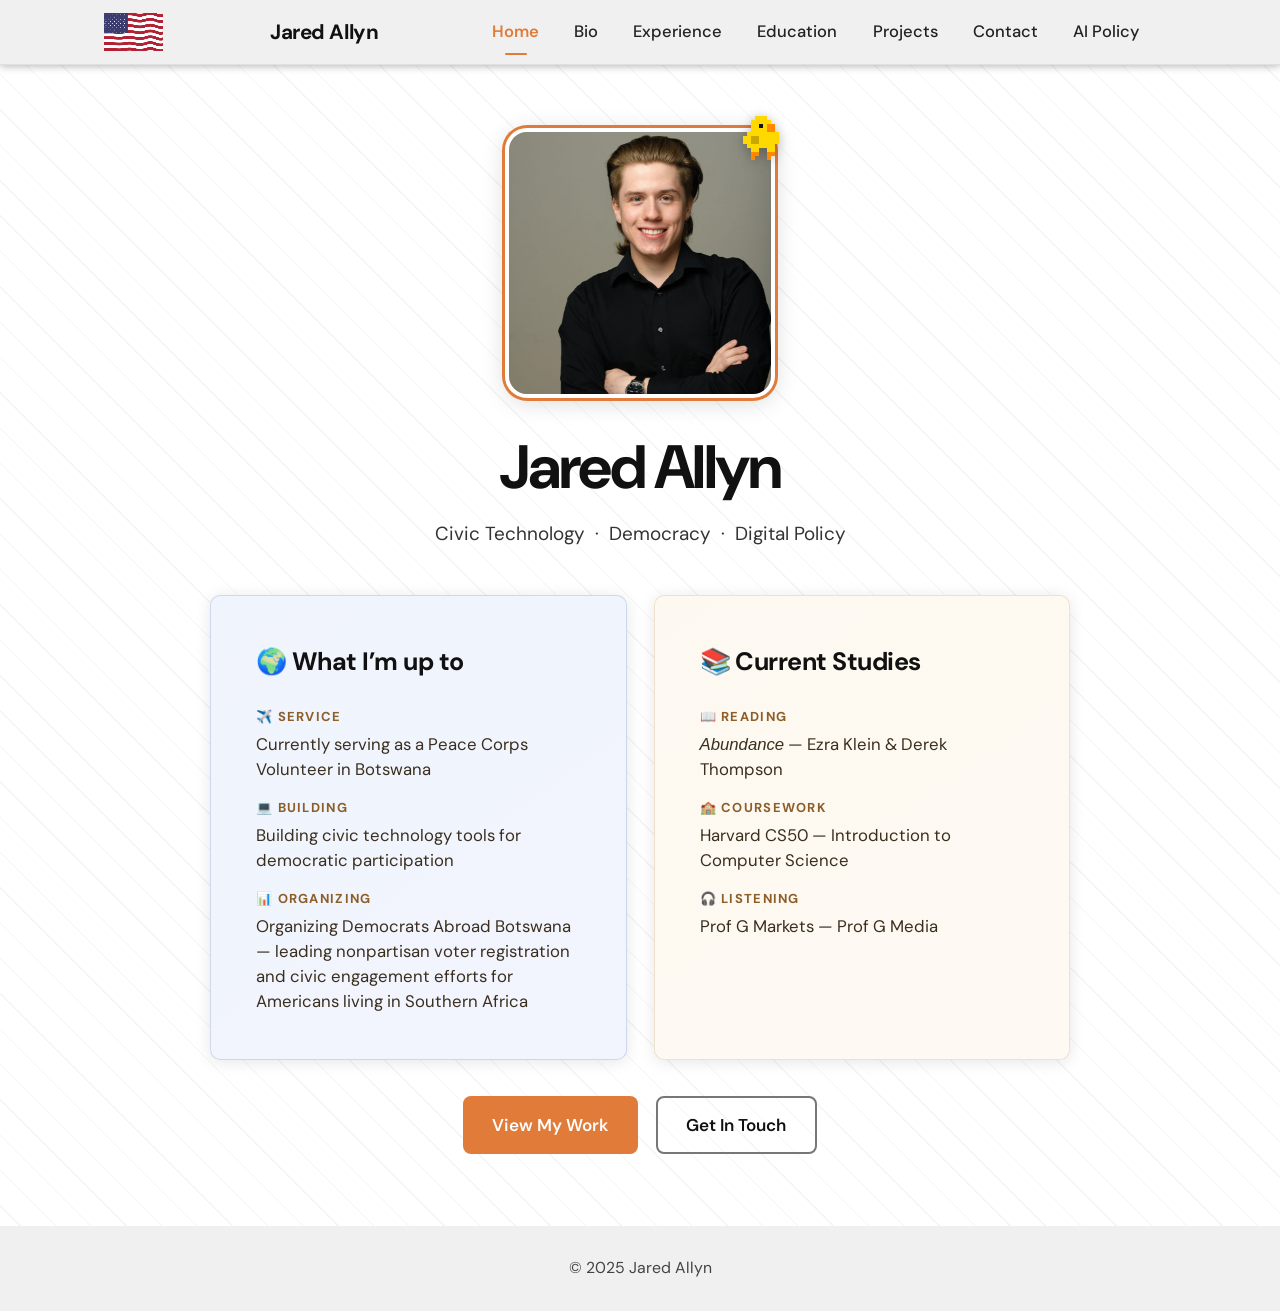
==== commit 7d9c0394: "Add files via upload" ====
--- a/index.html
+++ b/index.html
@@ -62,7 +62,7 @@
 
         <!-- What I'm up to -->
         <div class="now-card now-card--active" style="flex:1; min-width:280px; margin:0;">
-          <div class="now-card__title"><span id="globeEmoji">🌍</span> What I&rsquo;m up to</div>
+          <div class="now-card__title">🌍 What I&rsquo;m up to</div>
           <div class="studies-section">
             <div class="studies-label">&#9992;&#65039; Service</div>
             <div class="studies-item">Currently serving as a Peace Corps Volunteer in Botswana</div>
@@ -79,7 +79,7 @@
 
         <!-- Current Studies -->
         <div class="now-card studies-card" style="flex:1; min-width:280px; margin:0;">
-          <div class="now-card__title studies-card__title"><canvas id="bookCanvas" width="36" height="26" style="vertical-align:middle; margin-right:0.3em; image-rendering:pixelated;"></canvas> Current Studies</div>
+          <div class="now-card__title studies-card__title">📚 Current Studies</div>
           <div class="studies-section">
             <div class="studies-label">&#128214; Reading</div>
             <div class="studies-item"><em>Abundance</em> &mdash; Ezra Klein &amp; Derek Thompson</div>
--- a/styles/main.css
+++ b/styles/main.css
@@ -493,19 +493,6 @@
   border-radius: 50%;
   background: var(--orange);
   margin-top: 0.55rem;
-}
-
-/* =============================================
-   GLOBE SPIN — index.html
-   ============================================= */
-#globeEmoji {
-  display: inline-block;
-  animation: spinGlobe 6s linear infinite;
-}
-
-@keyframes spinGlobe {
-  from { transform: rotate(0deg); }
-  to   { transform: rotate(360deg); }
 }
 
 /* =============================================
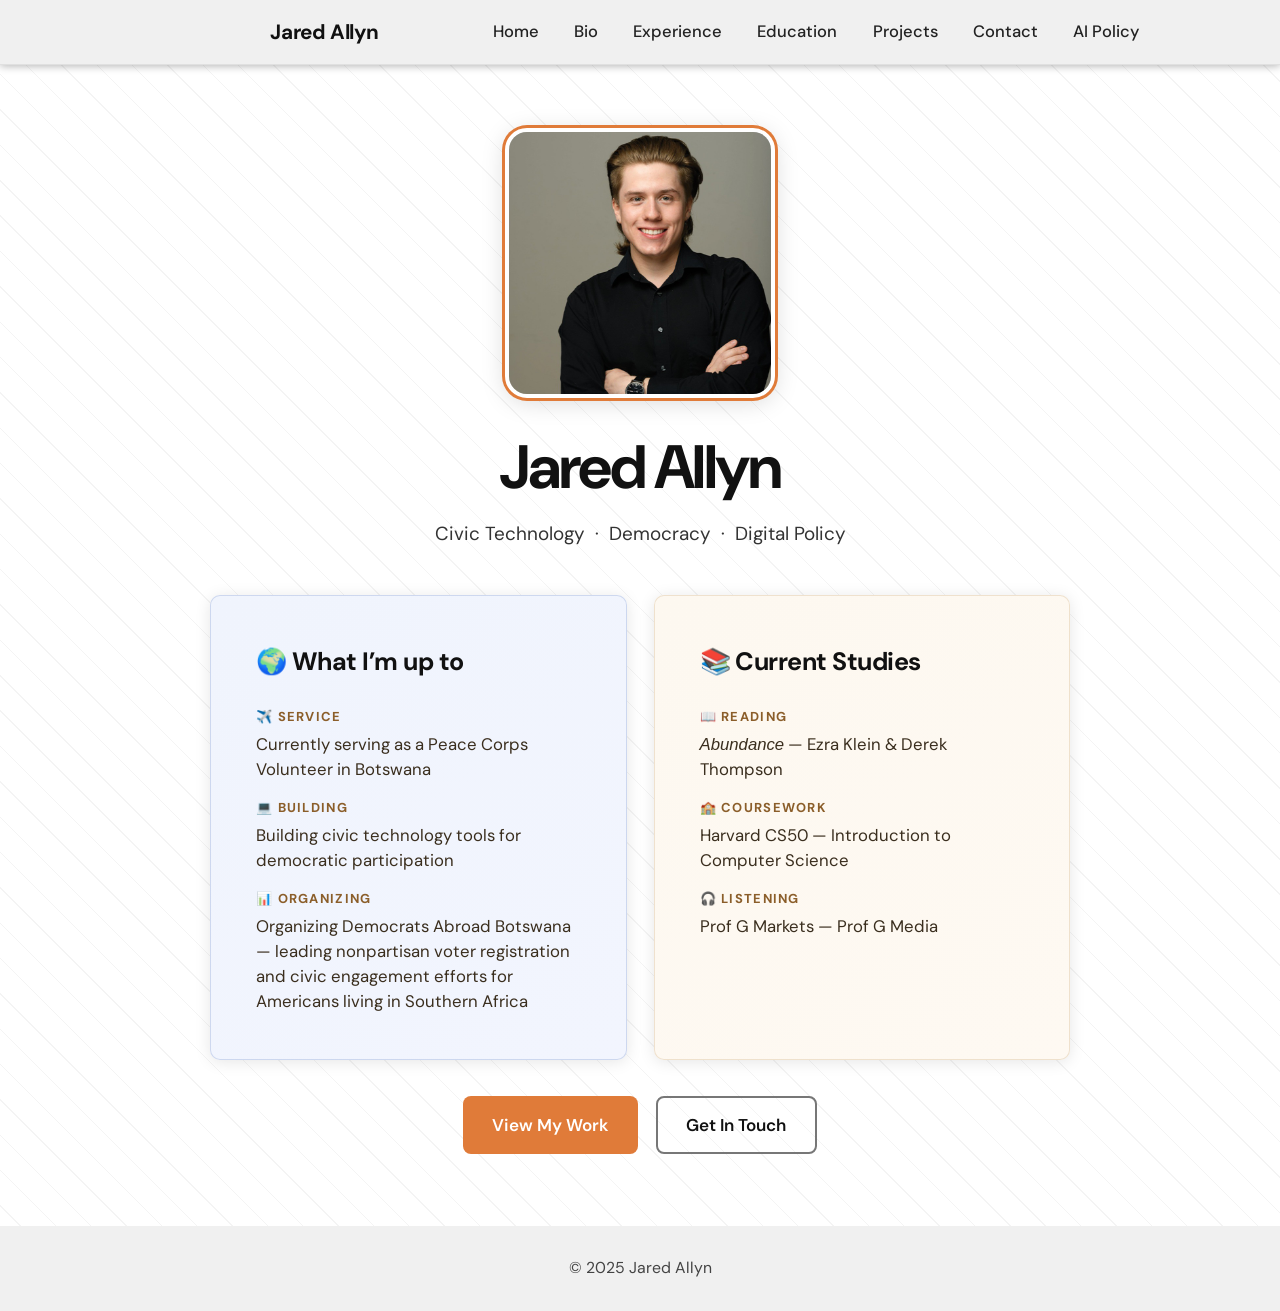
==== commit 5088e04d: "Add files via upload" ====
--- a/index.html
+++ b/index.html
@@ -47,7 +47,7 @@
             Add headshot.jpg to /images
           </div>
         </div>
-        <div class="hero__duck-wrap">
+        <div class="hero__duck-wrap" style="display:none;">
           <canvas id="duckCanvas" class="hero__duckie"></canvas>
           <div class="hero__quack" id="quackBubble">Quack!</div>
         </div>
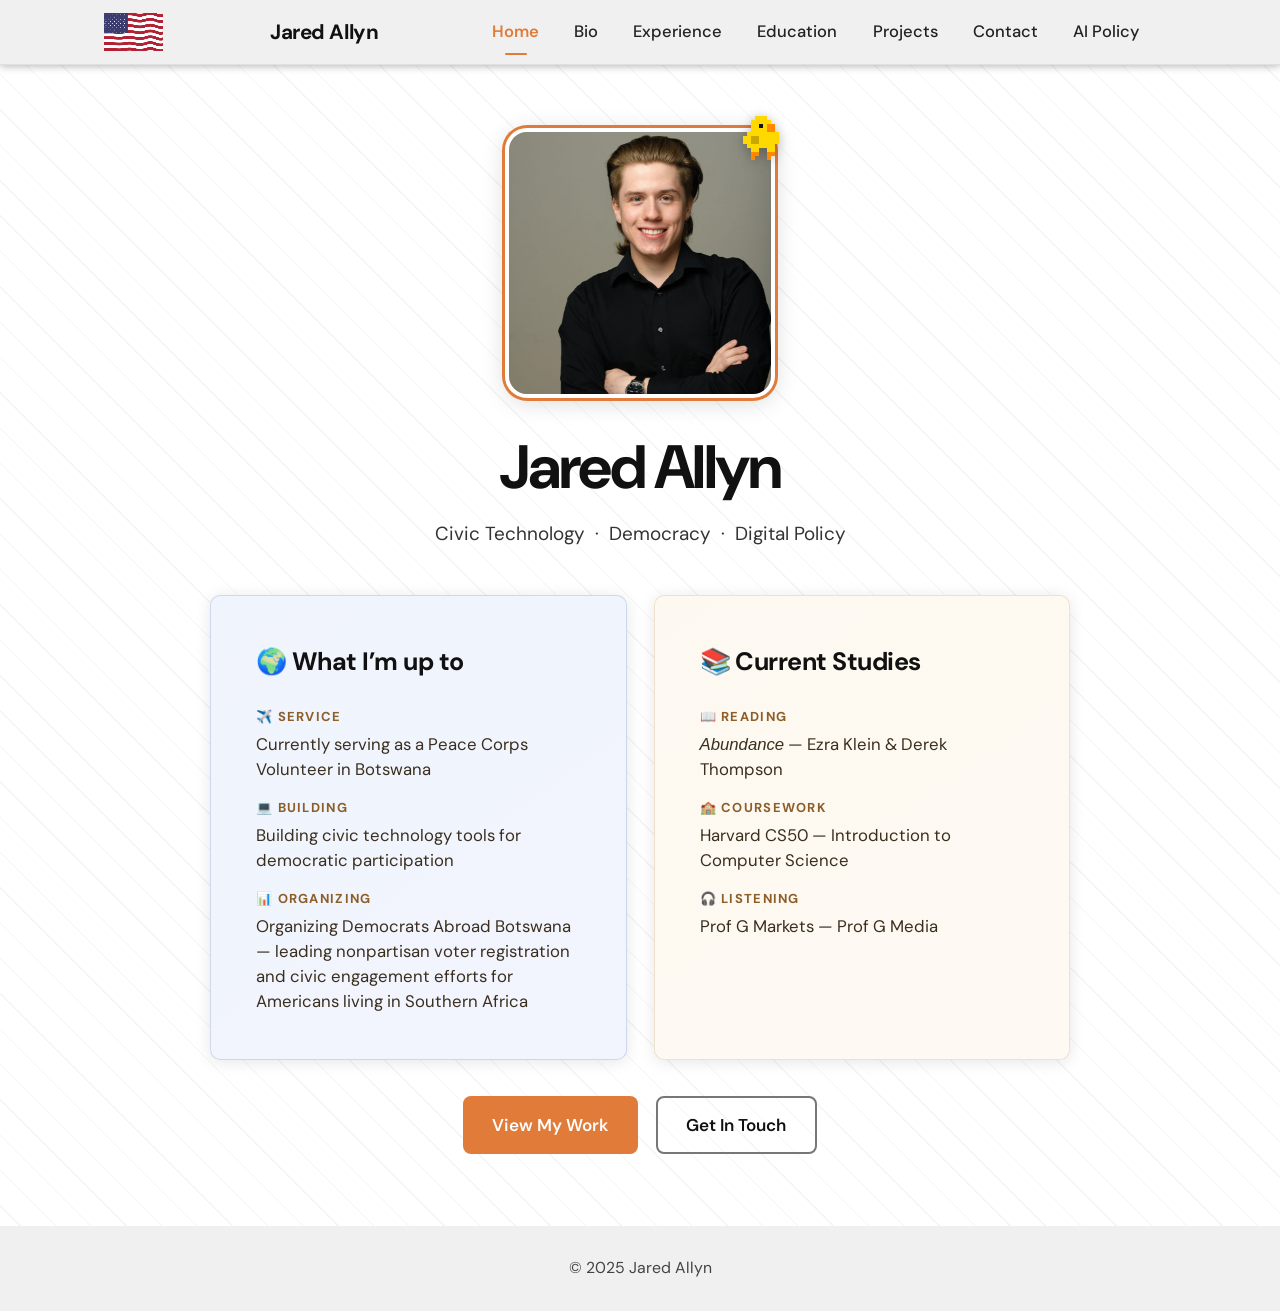
==== commit fd9b3d81: "Add files via upload" ====
--- a/index.html
+++ b/index.html
@@ -47,7 +47,7 @@
             Add headshot.jpg to /images
           </div>
         </div>
-        <div class="hero__duck-wrap" style="display:none;">
+        <div class="hero__duck-wrap">
           <canvas id="duckCanvas" class="hero__duckie"></canvas>
           <div class="hero__quack" id="quackBubble">Quack!</div>
         </div>
